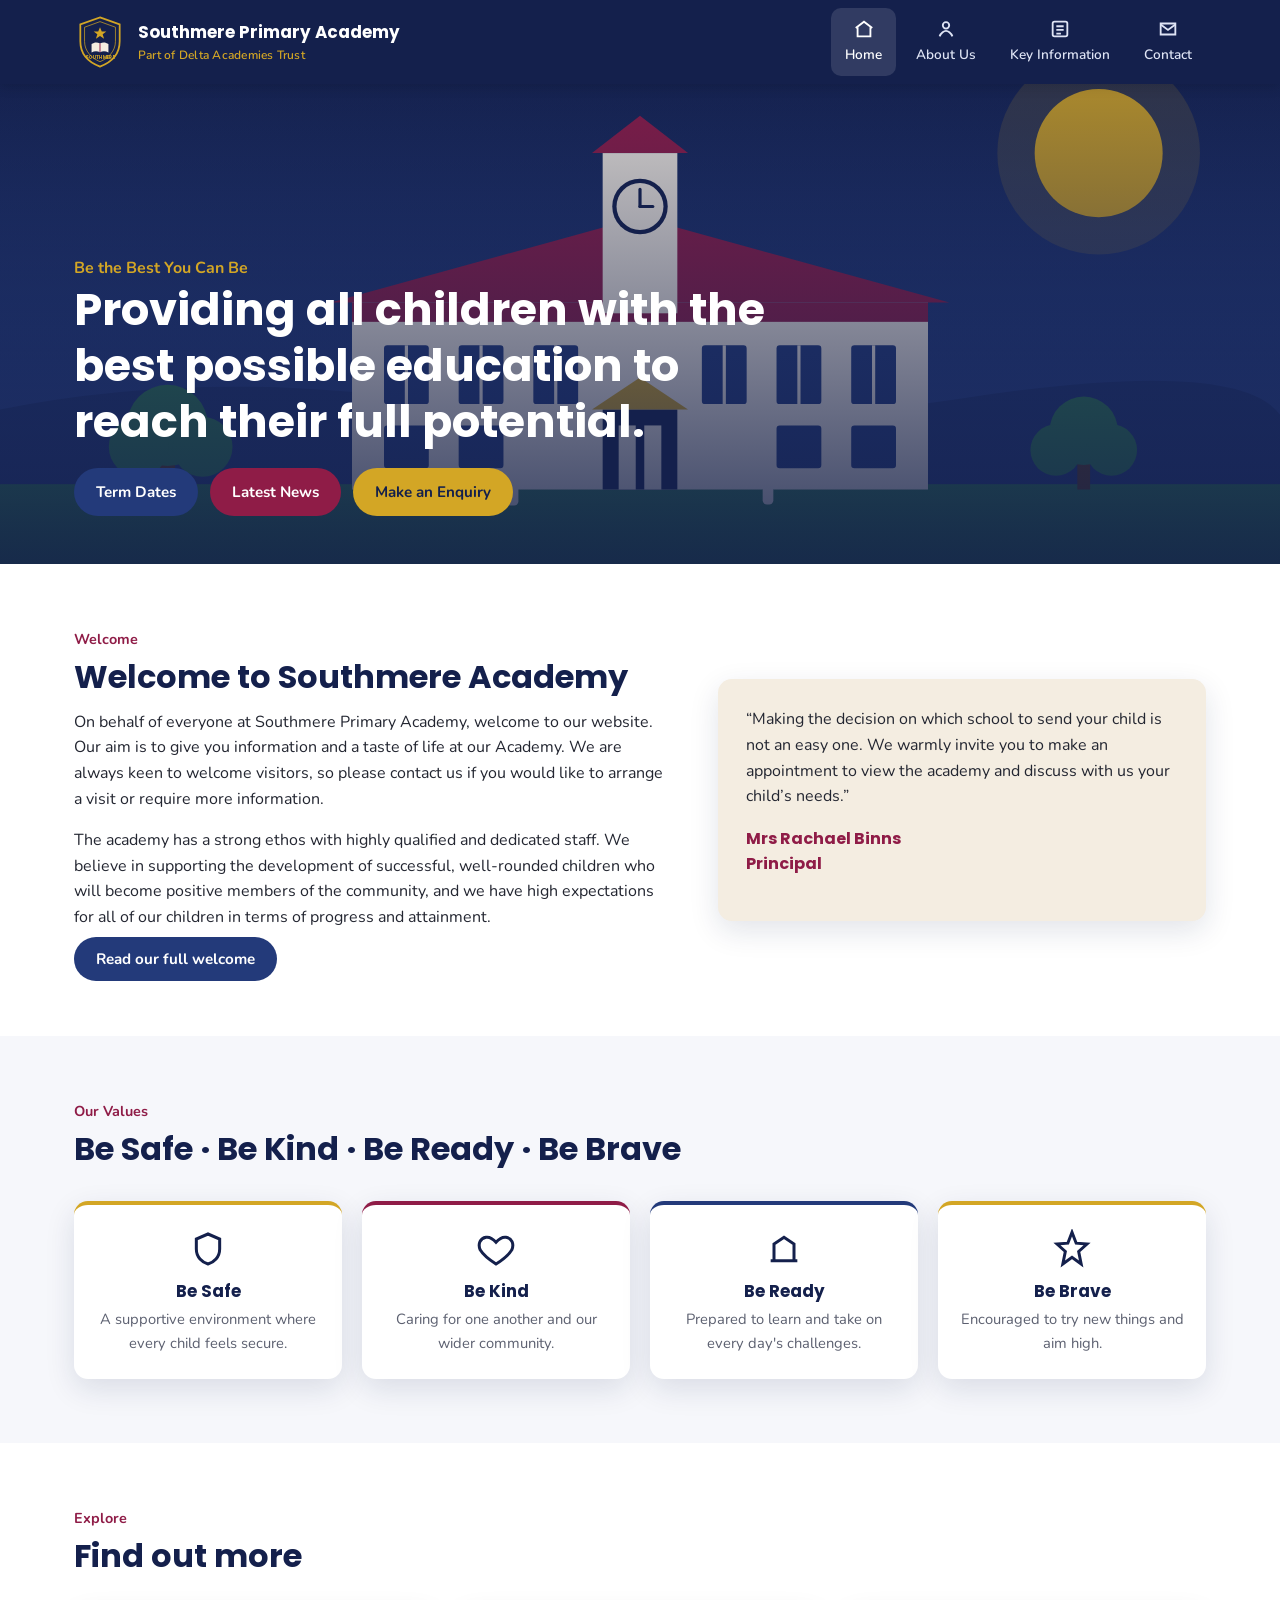
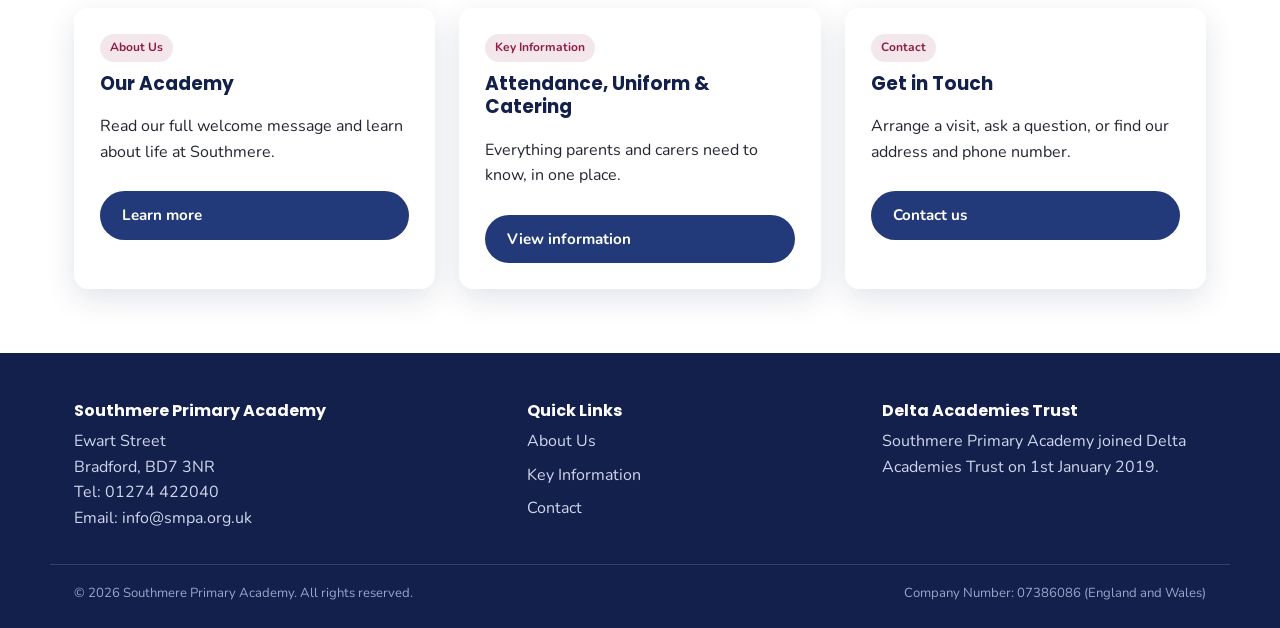
==== index.html @ 52278a7e "Move site files to repo root for GitHub Pages" ====
<!DOCTYPE html>
<html lang="en">
<head>
<meta charset="UTF-8">
<meta name="viewport" content="width=device-width, initial-scale=1.0">
<title>Southmere Primary Academy</title>
<meta name="description" content="Southmere Primary Academy - providing all children with the best possible education to enable them to reach their full potential.">
<link rel="stylesheet" href="css/style.css">
</head>
<body>

<a class="skip-link" href="#main">Skip to main content</a>

<header class="site-header">
  <div class="container">
    <a class="brand" href="index.html">
      <svg class="brand-logo" viewBox="0 0 64 74" xmlns="http://www.w3.org/2000/svg" aria-hidden="true">
        <path d="M32 2 L60 12 V36 C60 54 48 66 32 72 C16 66 4 54 4 36 V12 Z" fill="#14204c" stroke="#d3a625" stroke-width="2.5"/>
        <path d="M32 8 L54 16 V36 C54 50 44 60 32 65 C20 60 10 50 10 36 V16 Z" fill="none" stroke="#d3a625" stroke-width="1"/>
        <polygon points="32,16 34.5,22 41,22 35.8,26 37.8,32.5 32,28.5 26.2,32.5 28.2,26 23,22 29.5,22" fill="#d3a625"/>
        <path d="M20 40 C24 37 28 37 32 39 C36 37 40 37 44 40 V52 C40 49.5 36 49.5 32 51.5 C28 49.5 24 49.5 20 52 Z" fill="#f4ede1"/>
        <line x1="32" y1="39" x2="32" y2="51.5" stroke="#8f1c47" stroke-width="1.4"/>
        <text x="32" y="61" text-anchor="middle" font-family="Poppins, sans-serif" font-size="6.2" font-weight="700" fill="#d3a625" letter-spacing="0.5">SOUTHMERE</text>
      </svg>
      <span class="brand-text">
        <span class="name">Southmere Primary Academy</span>
        <span class="trust">Part of Delta Academies Trust</span>
      </span>
    </a>

    <button class="nav-toggle" aria-label="Open menu" aria-expanded="false">
      <svg viewBox="0 0 24 24" fill="none" stroke="currentColor" stroke-width="2" aria-hidden="true"><path d="M3 6h18M3 12h18M3 18h18"/></svg>
    </button>

    <nav class="main-nav" aria-label="Primary">
      <ul>
        <li><a href="index.html" aria-current="page">
          <svg viewBox="0 0 24 24" fill="none" stroke="currentColor" stroke-width="2" aria-hidden="true"><path d="M3 11l9-7 9 7"/><path d="M5 10v10h14V10"/></svg>
          Home
        </a></li>
        <li><a href="about.html">
          <svg viewBox="0 0 24 24" fill="none" stroke="currentColor" stroke-width="2" aria-hidden="true"><circle cx="12" cy="8" r="3.5"/><path d="M5 20c1.5-4 5-6 7-6s5.5 2 7 6"/></svg>
          About Us
        </a></li>
        <li><a href="key-information.html">
          <svg viewBox="0 0 24 24" fill="none" stroke="currentColor" stroke-width="2" aria-hidden="true"><rect x="4" y="4" width="16" height="16" rx="2"/><path d="M8 9h8M8 13h8M8 17h5"/></svg>
          Key Information
        </a></li>
        <li><a href="contact.html">
          <svg viewBox="0 0 24 24" fill="none" stroke="currentColor" stroke-width="2" aria-hidden="true"><path d="M4 6h16v12H4z"/><path d="M4 7l8 6 8-6"/></svg>
          Contact
        </a></li>
      </ul>
    </nav>
  </div>
</header>

<main id="main">

  <section class="hero">
    <img class="hero-illustration" src="assets/hero-illustration.svg" alt="" role="presentation">

    <div class="container hero-content">
      <span class="hero-eyebrow">Be the Best You Can Be</span>
      <h1>Providing all children with the best possible education to reach their full potential.</h1>
      <div class="quick-links">
        <a class="pill-btn" href="key-information.html">Term Dates</a>
        <a class="pill-btn maroon" href="key-information.html">Latest News</a>
        <a class="pill-btn gold" href="contact.html">Make an Enquiry</a>
      </div>
    </div>
  </section>

  <section class="section section-alt">
    <div class="container two-col">
      <div>
        <span class="eyebrow">Welcome</span>
        <h2 class="section-heading">Welcome to Southmere Academy</h2>
        <p>On behalf of everyone at Southmere Primary Academy, welcome to our website. Our aim is to give you information and a taste of life at our Academy. We are always keen to welcome visitors, so please contact us if you would like to arrange a visit or require more information.</p>
        <p>The academy has a strong ethos with highly qualified and dedicated staff. We believe in supporting the development of successful, well-rounded children who will become positive members of the community, and we have high expectations for all of our children in terms of progress and attainment.</p>
        <a class="pill-btn" href="about.html">Read our full welcome</a>
      </div>
      <div class="principal-card">
        <p>&ldquo;Making the decision on which school to send your child is not an easy one. We warmly invite you to make an appointment to view the academy and discuss with us your child&rsquo;s needs.&rdquo;</p>
        <p class="signature">Mrs Rachael Binns<br>Principal</p>
      </div>
    </div>
  </section>

  <section class="section">
    <div class="container">
      <span class="eyebrow">Our Values</span>
      <h2 class="section-heading">Be Safe · Be Kind · Be Ready · Be Brave</h2>
      <div class="values-grid">
        <div class="value-card">
          <svg viewBox="0 0 24 24" fill="none" stroke="currentColor" stroke-width="1.8"><path d="M12 3l7 3v6c0 5-3.5 8-7 9-3.5-1-7-4-7-9V6z"/></svg>
          <h3>Be Safe</h3>
          <p>A supportive environment where every child feels secure.</p>
        </div>
        <div class="value-card">
          <svg viewBox="0 0 24 24" fill="none" stroke="currentColor" stroke-width="1.8"><path d="M12 21s-7-4.35-9.5-8.5C1 9 2.5 5.5 6 5c2-.3 4 .7 6 3 2-2.3 4-3.3 6-3 3.5.5 5 4 3.5 7.5C19 16.65 12 21 12 21z"/></svg>
          <h3>Be Kind</h3>
          <p>Caring for one another and our wider community.</p>
        </div>
        <div class="value-card">
          <svg viewBox="0 0 24 24" fill="none" stroke="currentColor" stroke-width="1.8"><path d="M4 19h16M6 19V9l6-4 6 4v10"/></svg>
          <h3>Be Ready</h3>
          <p>Prepared to learn and take on every day's challenges.</p>
        </div>
        <div class="value-card">
          <svg viewBox="0 0 24 24" fill="none" stroke="currentColor" stroke-width="1.8"><path d="M12 2l2.5 6.5L21 9l-5 4.5L17.5 21 12 17l-5.5 4L8 13.5 3 9l6.5-.5z"/></svg>
          <h3>Be Brave</h3>
          <p>Encouraged to try new things and aim high.</p>
        </div>
      </div>
    </div>
  </section>

  <section class="section section-alt">
    <div class="container">
      <span class="eyebrow">Explore</span>
      <h2 class="section-heading">Find out more</h2>
      <div class="card-grid">
        <div class="feature-card">
          <span class="tag">About Us</span>
          <h3>Our Academy</h3>
          <p>Read our full welcome message and learn about life at Southmere.</p>
          <a class="pill-btn" href="about.html">Learn more</a>
        </div>
        <div class="feature-card">
          <span class="tag">Key Information</span>
          <h3>Attendance, Uniform &amp; Catering</h3>
          <p>Everything parents and carers need to know, in one place.</p>
          <a class="pill-btn" href="key-information.html">View information</a>
        </div>
        <div class="feature-card">
          <span class="tag">Contact</span>
          <h3>Get in Touch</h3>
          <p>Arrange a visit, ask a question, or find our address and phone number.</p>
          <a class="pill-btn" href="contact.html">Contact us</a>
        </div>
      </div>
    </div>
  </section>

</main>

<footer class="site-footer">
  <div class="container footer-grid">
    <div>
      <h4>Southmere Primary Academy</h4>
      <address>
        Ewart Street<br>
        Bradford, BD7 3NR<br>
        Tel: <a href="tel:01274422040">01274 422040</a><br>
        Email: <a href="mailto:info@smpa.org.uk">info@smpa.org.uk</a>
      </address>
    </div>
    <div>
      <h4>Quick Links</h4>
      <ul>
        <li><a href="about.html">About Us</a></li>
        <li><a href="key-information.html">Key Information</a></li>
        <li><a href="contact.html">Contact</a></li>
      </ul>
    </div>
    <div>
      <h4>Delta Academies Trust</h4>
      <p>Southmere Primary Academy joined Delta Academies Trust on 1st January 2019.</p>
    </div>
  </div>
  <div class="container footer-bottom">
    <span>&copy; 2026 Southmere Primary Academy. All rights reserved.</span>
    <span>Company Number: 07386086 (England and Wales)</span>
  </div>
</footer>

<script src="js/main.js"></script>
</body>
</html>
---- css/style.css ----
/* ============================================
   Southmere Primary Academy
   Plain CSS - no frameworks. Flexbox + Grid.
   ============================================ */

@import url('https://fonts.googleapis.com/css2?family=Nunito:wght@400;600;700;800&family=Poppins:wght@600;700;800&display=swap');

:root {
  --navy: #14204c;
  --navy-light: #233a7a;
  --gold: #d3a625;
  --maroon: #8f1c47;
  --cream: #f4ede1;
  --bg: #f6f7fb;
  --text: #232631;
  --text-light: #5c6070;
  --radius: 14px;
  --max-width: 1180px;
  --shadow: 0 10px 30px rgba(20, 32, 76, 0.12);
}

* { box-sizing: border-box; }

html { scroll-behavior: smooth; }

body {
  margin: 0;
  font-family: 'Nunito', sans-serif;
  color: var(--text);
  background: var(--bg);
  line-height: 1.6;
}

h1, h2, h3, h4 {
  font-family: 'Poppins', sans-serif;
  color: var(--navy);
  margin: 0 0 0.5em;
  line-height: 1.25;
}

p { margin: 0 0 1em; }

a { color: inherit; text-decoration: none; }

img, svg { max-width: 100%; display: block; }

.container {
  width: 100%;
  max-width: var(--max-width);
  margin: 0 auto;
  padding: 0 24px;
}

.visually-hidden {
  position: absolute;
  width: 1px; height: 1px;
  overflow: hidden;
  clip: rect(0 0 0 0);
  white-space: nowrap;
}

/* ---------- Skip link ---------- */
.skip-link {
  position: absolute;
  left: -999px;
  top: 0;
  background: var(--gold);
  color: var(--navy);
  padding: 10px 16px;
  z-index: 999;
  font-weight: 700;
  border-radius: 0 0 8px 0;
}
.skip-link:focus { left: 0; }

/* ---------- Header ---------- */
.site-header {
  background: var(--navy);
  position: sticky;
  top: 0;
  z-index: 100;
  box-shadow: 0 2px 12px rgba(0,0,0,0.15);
}

.site-header .container {
  display: flex;
  align-items: center;
  justify-content: space-between;
  gap: 20px;
  min-height: 84px;
}

.brand {
  display: flex;
  align-items: center;
  gap: 12px;
  color: #fff;
}

.brand-logo { width: 52px; height: 52px; flex-shrink: 0; }

.brand-text { display: flex; flex-direction: column; }
.brand-text .name { font-family: 'Poppins', sans-serif; font-weight: 700; font-size: 1.05rem; color: #fff; }
.brand-text .trust { font-size: 0.75rem; color: var(--gold); font-weight: 600; letter-spacing: 0.02em; }

.main-nav ul {
  list-style: none;
  display: flex;
  gap: 6px;
  margin: 0;
  padding: 0;
}

.main-nav a {
  display: flex;
  flex-direction: column;
  align-items: center;
  gap: 4px;
  color: #dfe4f5;
  font-size: 0.85rem;
  font-weight: 600;
  padding: 10px 14px;
  border-radius: 10px;
  transition: background 0.2s ease, color 0.2s ease;
}

.main-nav a svg { width: 22px; height: 22px; }

.main-nav a:hover,
.main-nav a:focus-visible,
.main-nav a[aria-current="page"] {
  background: rgba(255,255,255,0.12);
  color: #fff;
}

.nav-toggle {
  display: none;
  background: none;
  border: 2px solid rgba(255,255,255,0.4);
  border-radius: 8px;
  width: 44px;
  height: 44px;
  color: #fff;
  cursor: pointer;
  align-items: center;
  justify-content: center;
}
.nav-toggle svg { width: 22px; height: 22px; }

/* ---------- Hero ---------- */
.hero {
  position: relative;
  color: #fff;
  overflow: hidden;
  min-height: 480px;
  display: flex;
  align-items: flex-end;
}

.hero-illustration {
  position: absolute;
  inset: 0;
  width: 100%;
  height: 100%;
  object-fit: cover;
}

.hero::after {
  content: "";
  position: absolute;
  inset: 0;
  background: linear-gradient(180deg, rgba(20,32,76,0.15) 0%, rgba(20,32,76,0.85) 100%);
}

.hero-content {
  position: relative;
  z-index: 2;
  padding-bottom: 48px;
  width: 100%;
}

.hero-eyebrow {
  font-weight: 700;
  color: var(--gold);
  margin-bottom: 6px;
  font-size: 1rem;
}

.hero h1 {
  color: #fff;
  font-size: clamp(1.8rem, 4vw, 2.8rem);
  max-width: 720px;
  margin-bottom: 18px;
}

.quick-links {
  display: flex;
  flex-wrap: wrap;
  gap: 12px;
}

.pill-btn {
  background: var(--navy-light);
  color: #fff;
  font-weight: 700;
  padding: 12px 22px;
  border-radius: 999px;
  font-size: 0.95rem;
  transition: transform 0.15s ease, background 0.15s ease;
  border: none;
  cursor: pointer;
}
.pill-btn:hover, .pill-btn:focus-visible { background: var(--gold); color: var(--navy); transform: translateY(-2px); }
.pill-btn.maroon { background: var(--maroon); }
.pill-btn.gold { background: var(--gold); color: var(--navy); }

/* ---------- Sections ---------- */
.section {
  padding: 64px 0;
}
.section-narrow { max-width: 760px; }
.section-alt { background: #fff; }

.section-heading {
  font-size: clamp(1.5rem, 3vw, 2rem);
  margin-bottom: 0.4em;
}

.eyebrow {
  color: var(--maroon);
  font-weight: 700;
  font-size: 0.9rem;
  margin-bottom: 6px;
  display: block;
}

/* Welcome / two column */
.two-col {
  display: grid;
  grid-template-columns: 1.1fr 0.9fr;
  gap: 48px;
  align-items: center;
}

.principal-card {
  background: var(--cream);
  border-radius: var(--radius);
  padding: 28px;
  box-shadow: var(--shadow);
}
.principal-card .signature { font-family: 'Poppins', sans-serif; font-weight: 700; color: var(--maroon); margin-top: 14px; }

/* Values grid */
.values-grid {
  display: grid;
  grid-template-columns: repeat(4, 1fr);
  gap: 20px;
  margin-top: 32px;
}

.value-card {
  background: #fff;
  border-radius: var(--radius);
  padding: 24px 18px;
  text-align: center;
  box-shadow: var(--shadow);
  border-top: 4px solid var(--gold);
}
.value-card:nth-child(2) { border-top-color: var(--maroon); }
.value-card:nth-child(3) { border-top-color: var(--navy-light); }
.value-card:nth-child(4) { border-top-color: var(--gold); }

.value-card svg { width: 40px; height: 40px; margin: 0 auto 12px; color: var(--navy); }
.value-card h3 { font-size: 1.05rem; margin-bottom: 6px; }
.value-card p { color: var(--text-light); font-size: 0.92rem; margin: 0; }

/* Info / feature cards */
.card-grid {
  display: grid;
  grid-template-columns: repeat(3, 1fr);
  gap: 24px;
  margin-top: 32px;
}

.feature-card {
  background: #fff;
  border-radius: var(--radius);
  padding: 26px;
  box-shadow: var(--shadow);
  display: flex;
  flex-direction: column;
  gap: 10px;
}
.feature-card .tag {
  align-self: flex-start;
  background: rgba(143, 28, 71, 0.1);
  color: var(--maroon);
  font-weight: 700;
  font-size: 0.75rem;
  padding: 4px 10px;
  border-radius: 999px;
}

/* Quote / maroon banner (matches the "Our Academy" style overlay) */
.quote-banner {
  position: relative;
  color: #fff;
  padding: 80px 0;
  text-align: center;
  overflow: hidden;
}
.quote-banner .hero-illustration {
  filter: saturate(0.8);
}
.quote-banner::after {
  content: "";
  position: absolute;
  inset: 0;
  background: linear-gradient(160deg, rgba(143,28,71,0.92), rgba(20,32,76,0.88));
}
.quote-banner .container { position: relative; z-index: 2; max-width: 820px; }
.quote-banner h2 { color: #fff; }
.quote-banner .cta-white {
  display: inline-block;
  margin-top: 22px;
  background: #fff;
  color: var(--maroon);
  font-weight: 700;
  padding: 12px 26px;
  border-radius: 999px;
}
.quote-banner .cta-white:hover { background: var(--gold); color: var(--navy); }

/* Info tiles page */
.info-grid {
  display: grid;
  grid-template-columns: repeat(3, 1fr);
  gap: 22px;
  margin-top: 32px;
}
.info-tile {
  background: #fff;
  border-radius: var(--radius);
  padding: 22px;
  box-shadow: var(--shadow);
  border-left: 5px solid var(--navy-light);
}
.info-tile h3 { font-size: 1.05rem; }
.info-tile p { color: var(--text-light); font-size: 0.92rem; margin: 0; }

/* Contact page */
.contact-grid {
  display: grid;
  grid-template-columns: 1fr 1fr;
  gap: 40px;
}
.contact-details dt { font-weight: 700; color: var(--navy); margin-top: 16px; font-family: 'Poppins', sans-serif; font-size: 0.85rem; text-transform: none; }
.contact-details dd { margin: 2px 0 0; color: var(--text-light); }

.map-placeholder {
  background: linear-gradient(135deg, var(--navy), var(--navy-light));
  border-radius: var(--radius);
  min-height: 260px;
  display: flex;
  align-items: center;
  justify-content: center;
  color: #dfe4f5;
  font-weight: 600;
  text-align: center;
  padding: 20px;
}

form.contact-form {
  display: flex;
  flex-direction: column;
  gap: 14px;
}
.contact-form label { font-weight: 700; font-size: 0.9rem; color: var(--navy); }
.contact-form input,
.contact-form textarea {
  font-family: inherit;
  font-size: 1rem;
  padding: 12px 14px;
  border: 1.5px solid #d6d9e5;
  border-radius: 10px;
  background: #fff;
}
.contact-form input:focus,
.contact-form textarea:focus {
  outline: 3px solid var(--gold);
  outline-offset: 1px;
  border-color: var(--navy-light);
}
.contact-form button {
  align-self: flex-start;
  margin-top: 6px;
}

/* ---------- Footer ---------- */
.site-footer {
  background: var(--navy);
  color: #cfd6ec;
  padding: 48px 0 24px;
}
.footer-grid {
  display: grid;
  grid-template-columns: 1.3fr 1fr 1fr;
  gap: 32px;
}
.site-footer h4 { color: #fff; font-size: 1rem; }
.site-footer address { font-style: normal; color: #cfd6ec; }
.site-footer ul { list-style: none; margin: 0; padding: 0; }
.site-footer li { margin-bottom: 8px; }
.site-footer a:hover { color: var(--gold); }
.footer-bottom {
  border-top: 1px solid rgba(255,255,255,0.15);
  margin-top: 32px;
  padding-top: 18px;
  font-size: 0.82rem;
  color: #9aa4c9;
  display: flex;
  flex-wrap: wrap;
  justify-content: space-between;
  gap: 10px;
}

/* ---------- Responsive ---------- */
@media (max-width: 900px) {
  .two-col { grid-template-columns: 1fr; }
  .values-grid { grid-template-columns: repeat(2, 1fr); }
  .card-grid { grid-template-columns: repeat(2, 1fr); }
  .info-grid { grid-template-columns: repeat(2, 1fr); }
  .contact-grid { grid-template-columns: 1fr; }
  .footer-grid { grid-template-columns: 1fr 1fr; }
}

@media (max-width: 720px) {
  .nav-toggle { display: flex; }
  .main-nav {
    position: fixed;
    inset: 84px 0 0 0;
    background: var(--navy);
    transform: translateX(100%);
    transition: transform 0.25s ease;
    overflow-y: auto;
  }
  .main-nav.open { transform: translateX(0); }
  .main-nav ul {
    flex-direction: column;
    padding: 20px;
    gap: 4px;
  }
  .main-nav a {
    flex-direction: row;
    justify-content: flex-start;
    font-size: 1rem;
    padding: 14px 12px;
  }
  .values-grid { grid-template-columns: 1fr 1fr; }
  .card-grid { grid-template-columns: 1fr; }
  .info-grid { grid-template-columns: 1fr; }
  .footer-grid { grid-template-columns: 1fr; }
  .hero { min-height: 420px; }
}

@media (max-width: 480px) {
  .values-grid { grid-template-columns: 1fr; }
  .quick-links { flex-direction: column; }
  .pill-btn { text-align: center; }
}

/* Reduced motion */
@media (prefers-reduced-motion: reduce) {
  html { scroll-behavior: auto; }
  * { transition: none !important; }
}
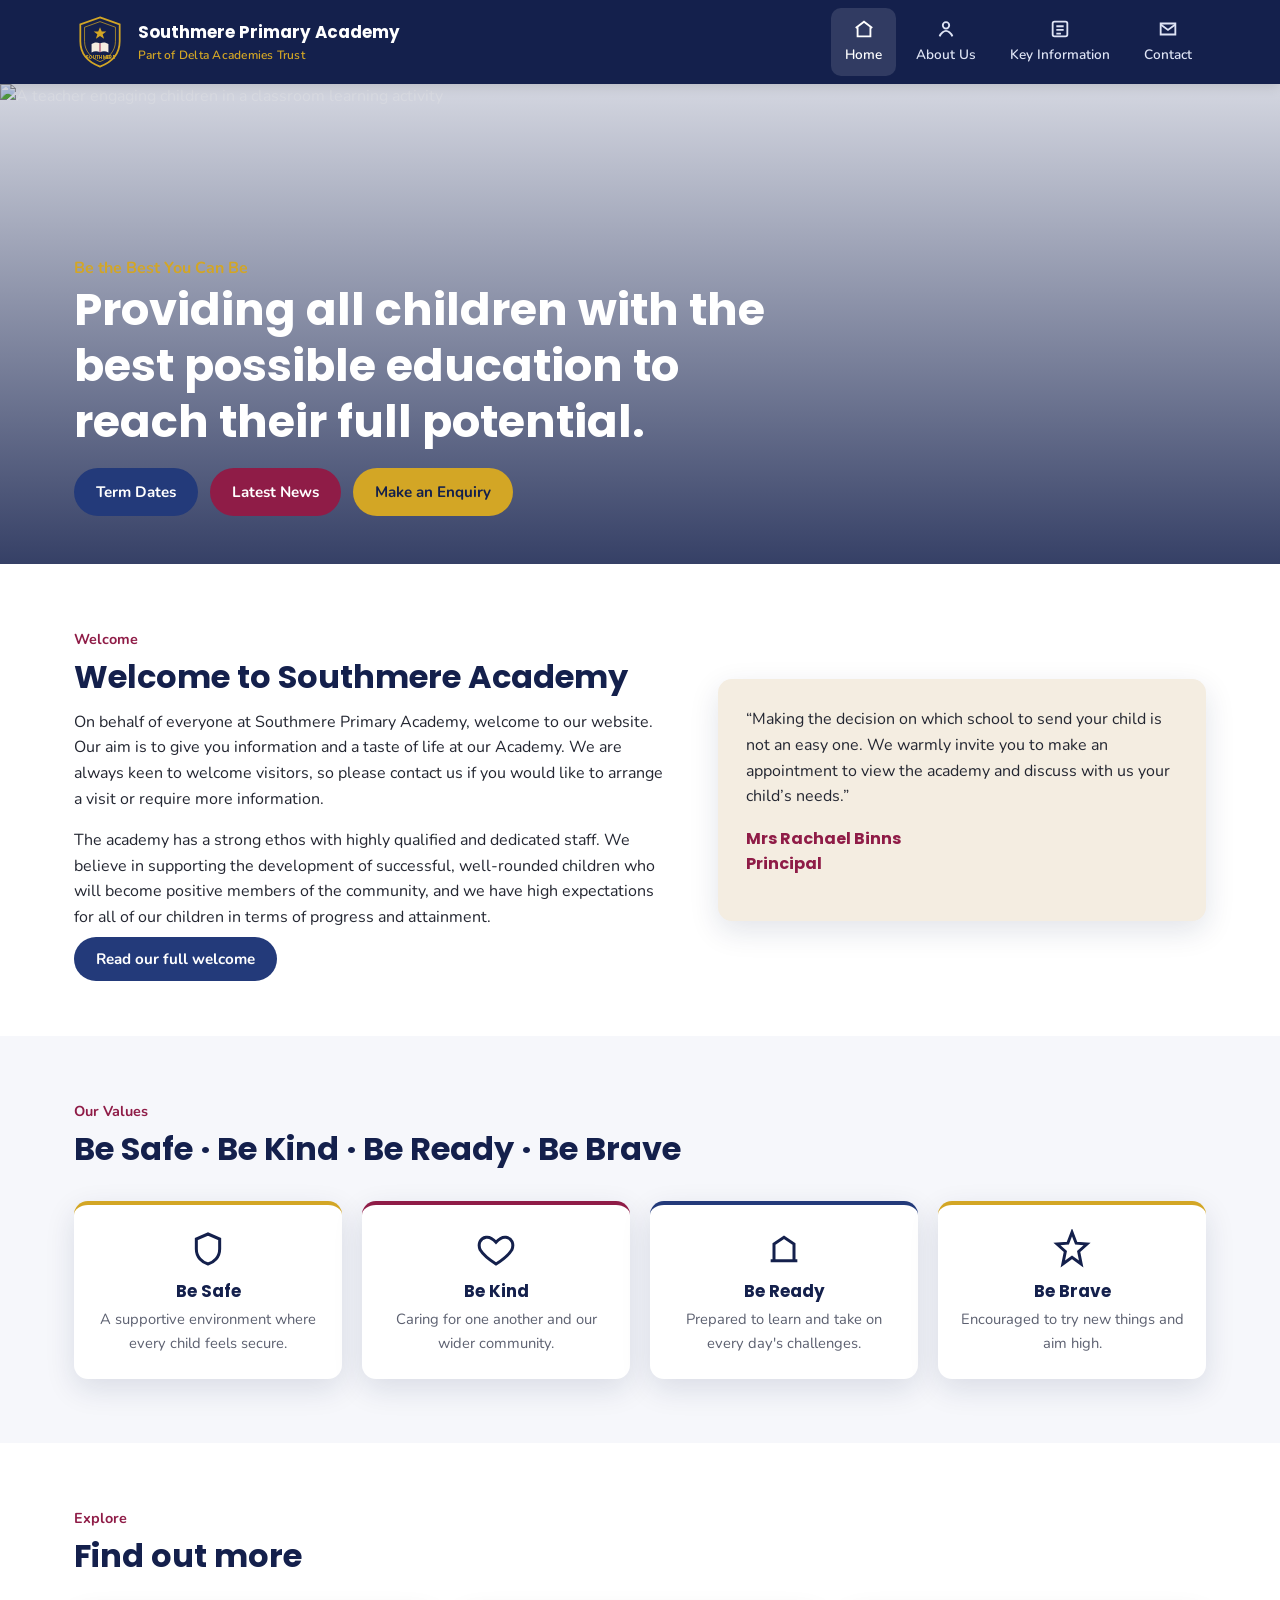
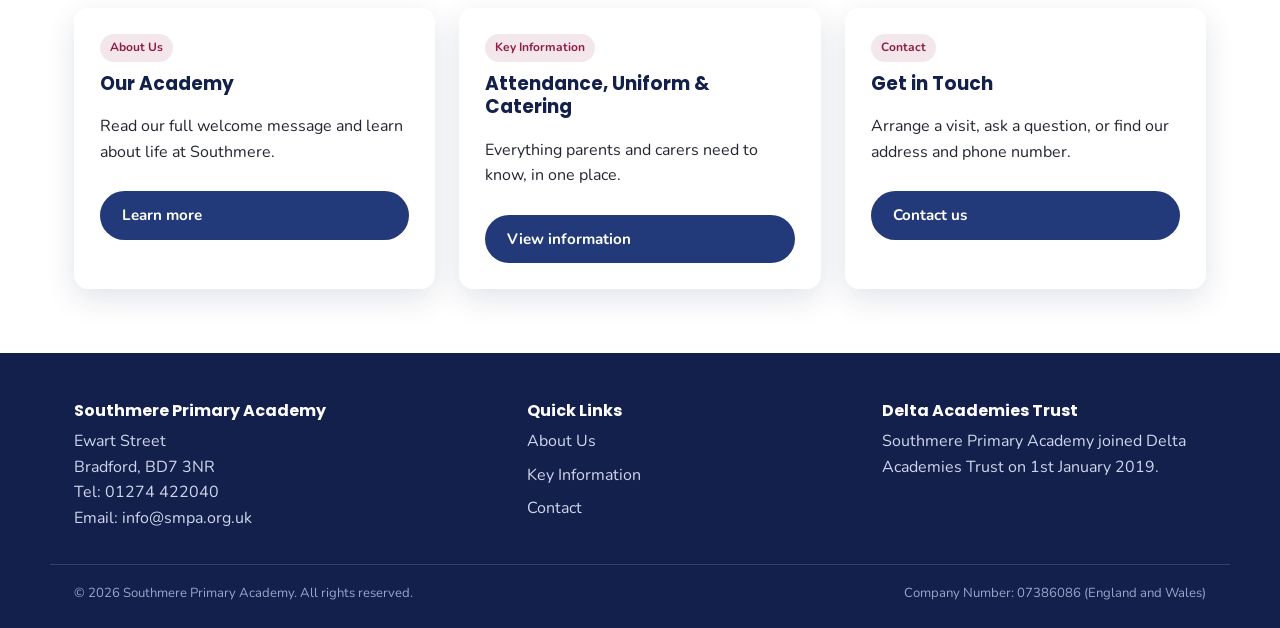
==== commit e6256f89: "Replace hero illustration with licensed classroom photos" ====
--- a/index.html
+++ b/index.html
@@ -58,7 +58,7 @@
 <main id="main">
 
   <section class="hero">
-    <img class="hero-illustration" src="assets/hero-illustration.svg" alt="" role="presentation">
+    <img class="hero-illustration" src="https://images.pexels.com/photos/8535598/pexels-photo-8535598.jpeg?auto=compress&cs=tinysrgb&w=1600" alt="A teacher engaging children in a classroom learning activity" loading="eager">
 
     <div class="container hero-content">
       <span class="hero-eyebrow">Be the Best You Can Be</span>
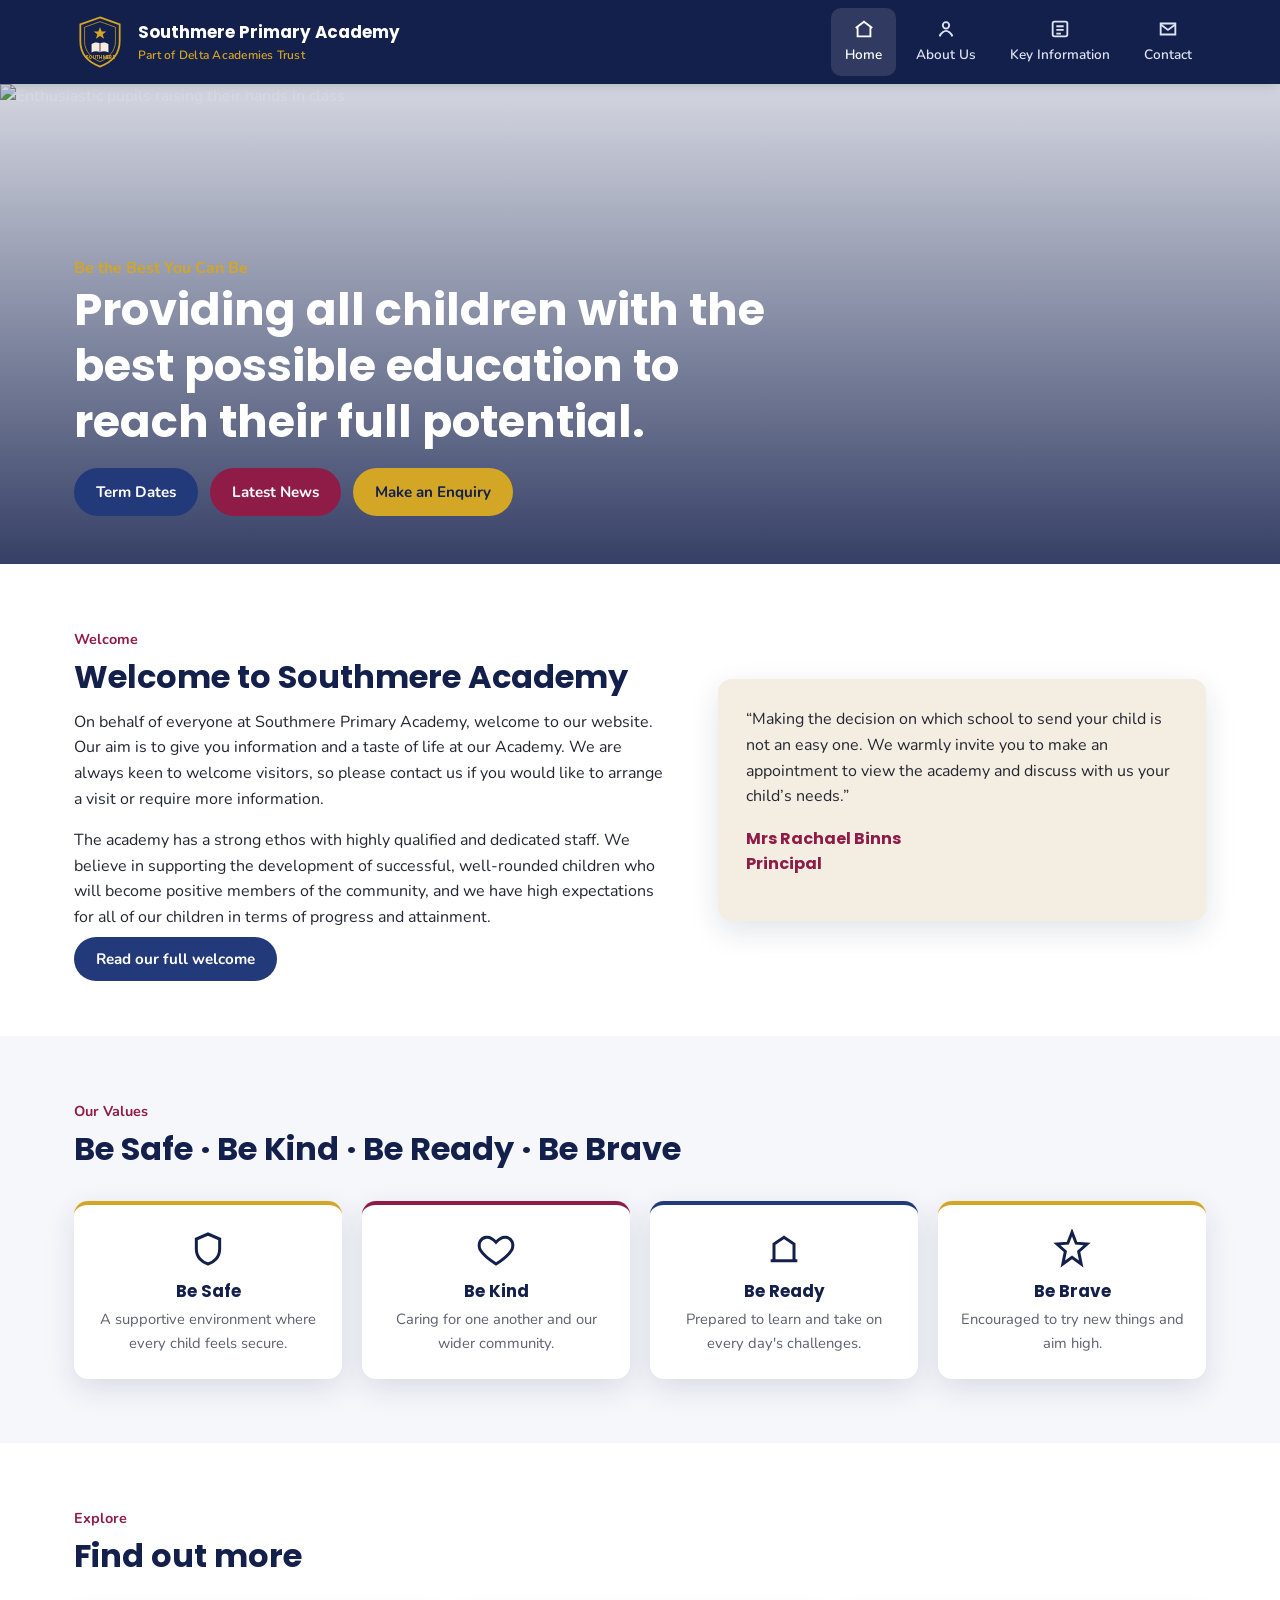
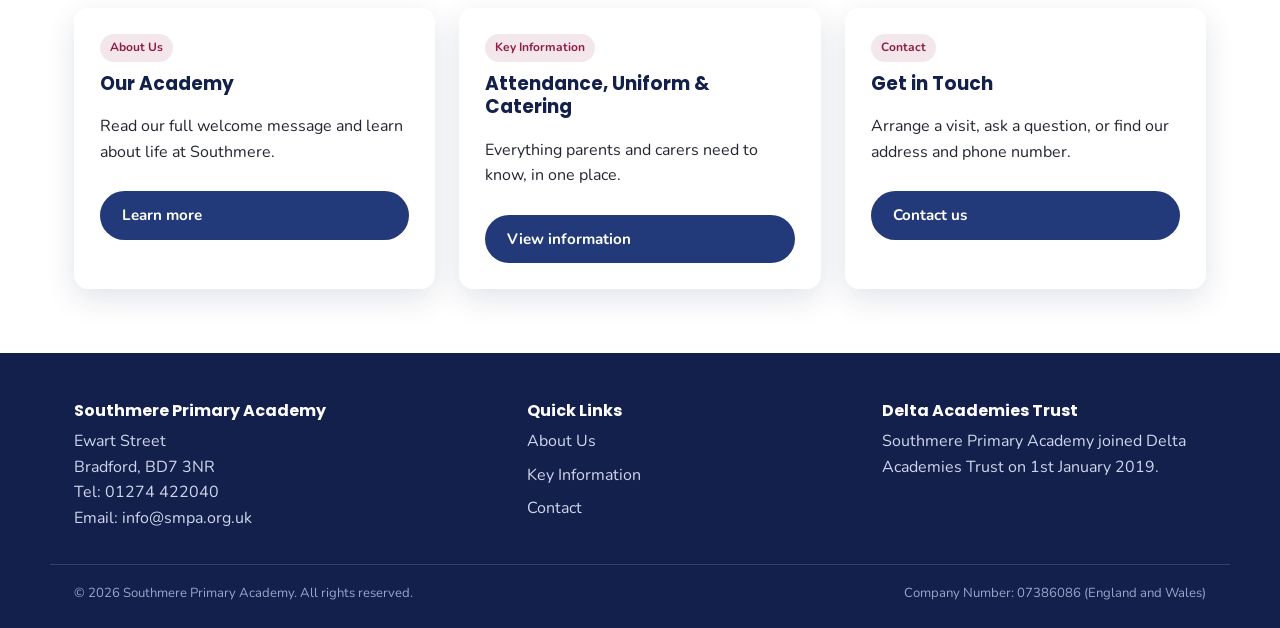
==== commit 1069207f: "Update homepage hero image" ====
--- a/index.html
+++ b/index.html
@@ -58,7 +58,7 @@
 <main id="main">
 
   <section class="hero">
-    <img class="hero-illustration" src="https://images.pexels.com/photos/8535598/pexels-photo-8535598.jpeg?auto=compress&cs=tinysrgb&w=1600" alt="A teacher engaging children in a classroom learning activity" loading="eager">
+    <img class="hero-illustration" src="https://images.pexels.com/photos/8618063/pexels-photo-8618063.jpeg?auto=compress&cs=tinysrgb&w=1600" alt="Enthusiastic pupils raising their hands in class" loading="eager">
 
     <div class="container hero-content">
       <span class="hero-eyebrow">Be the Best You Can Be</span>
